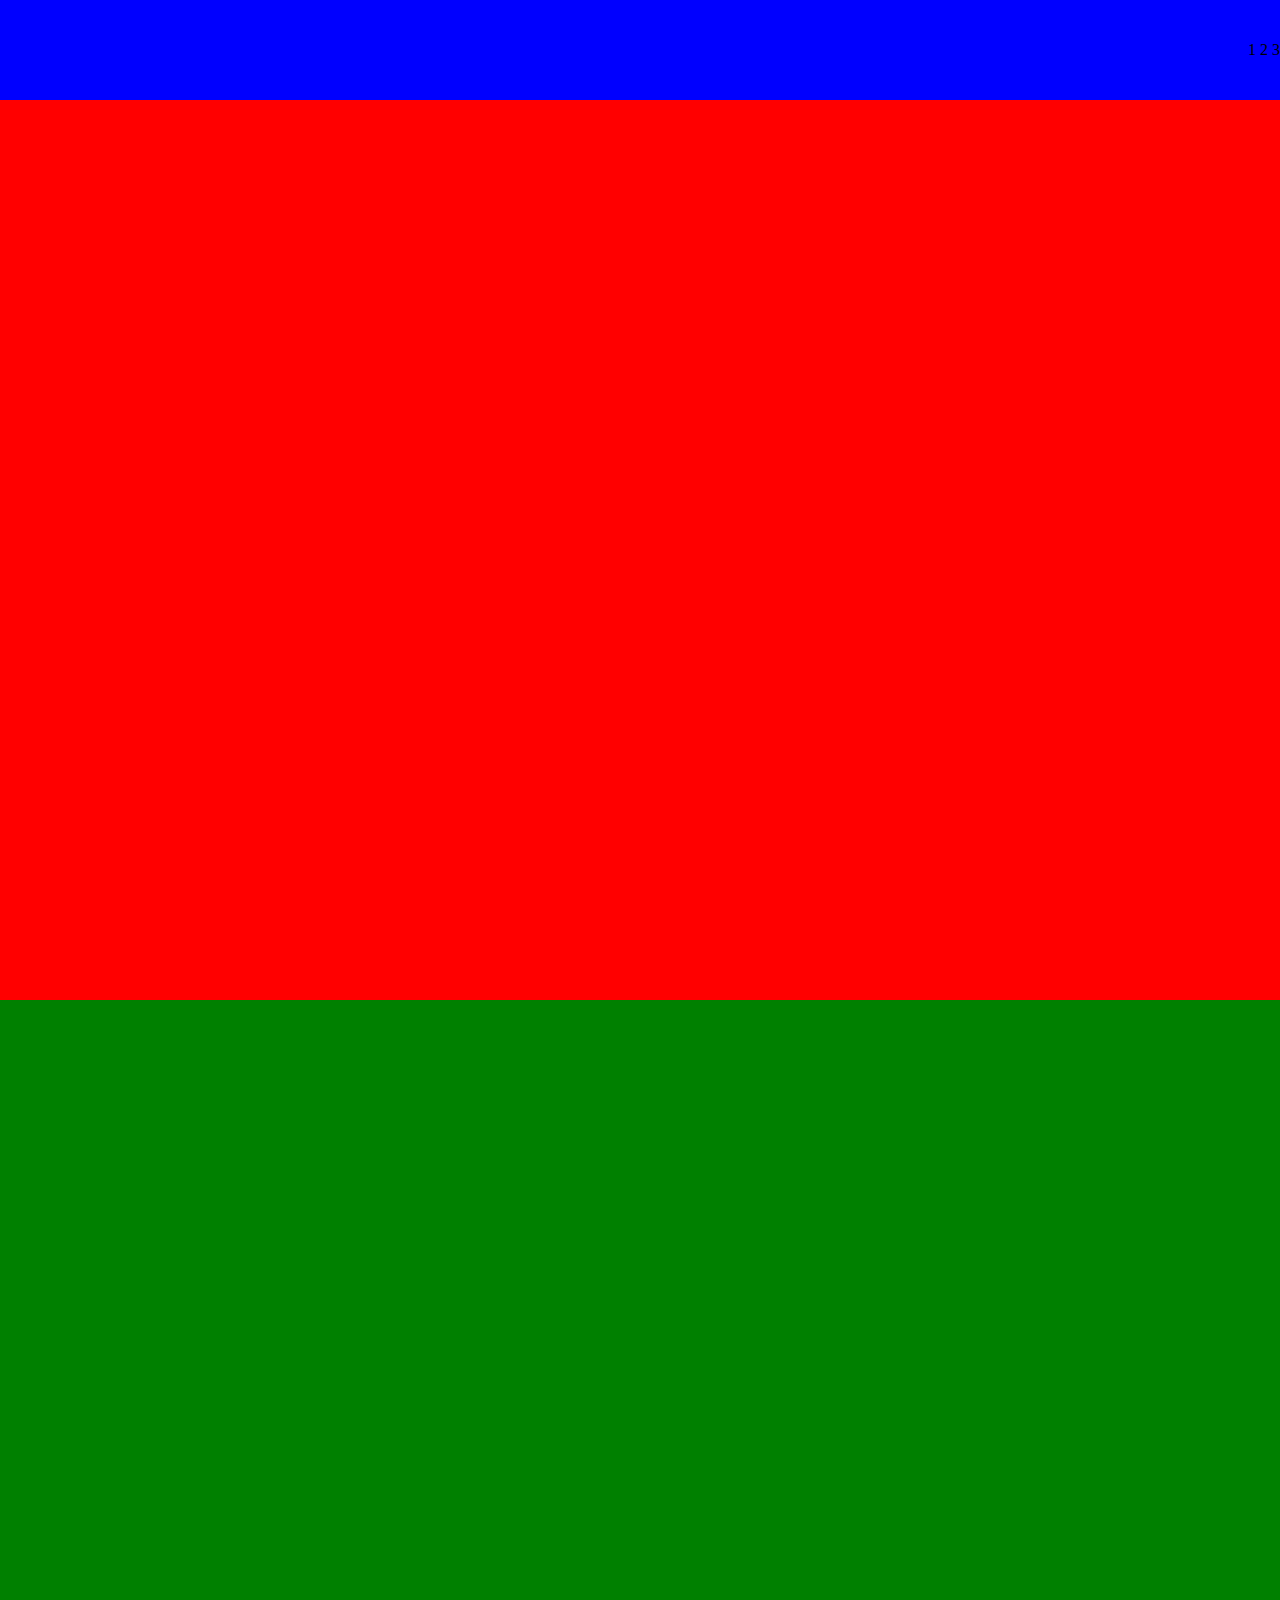
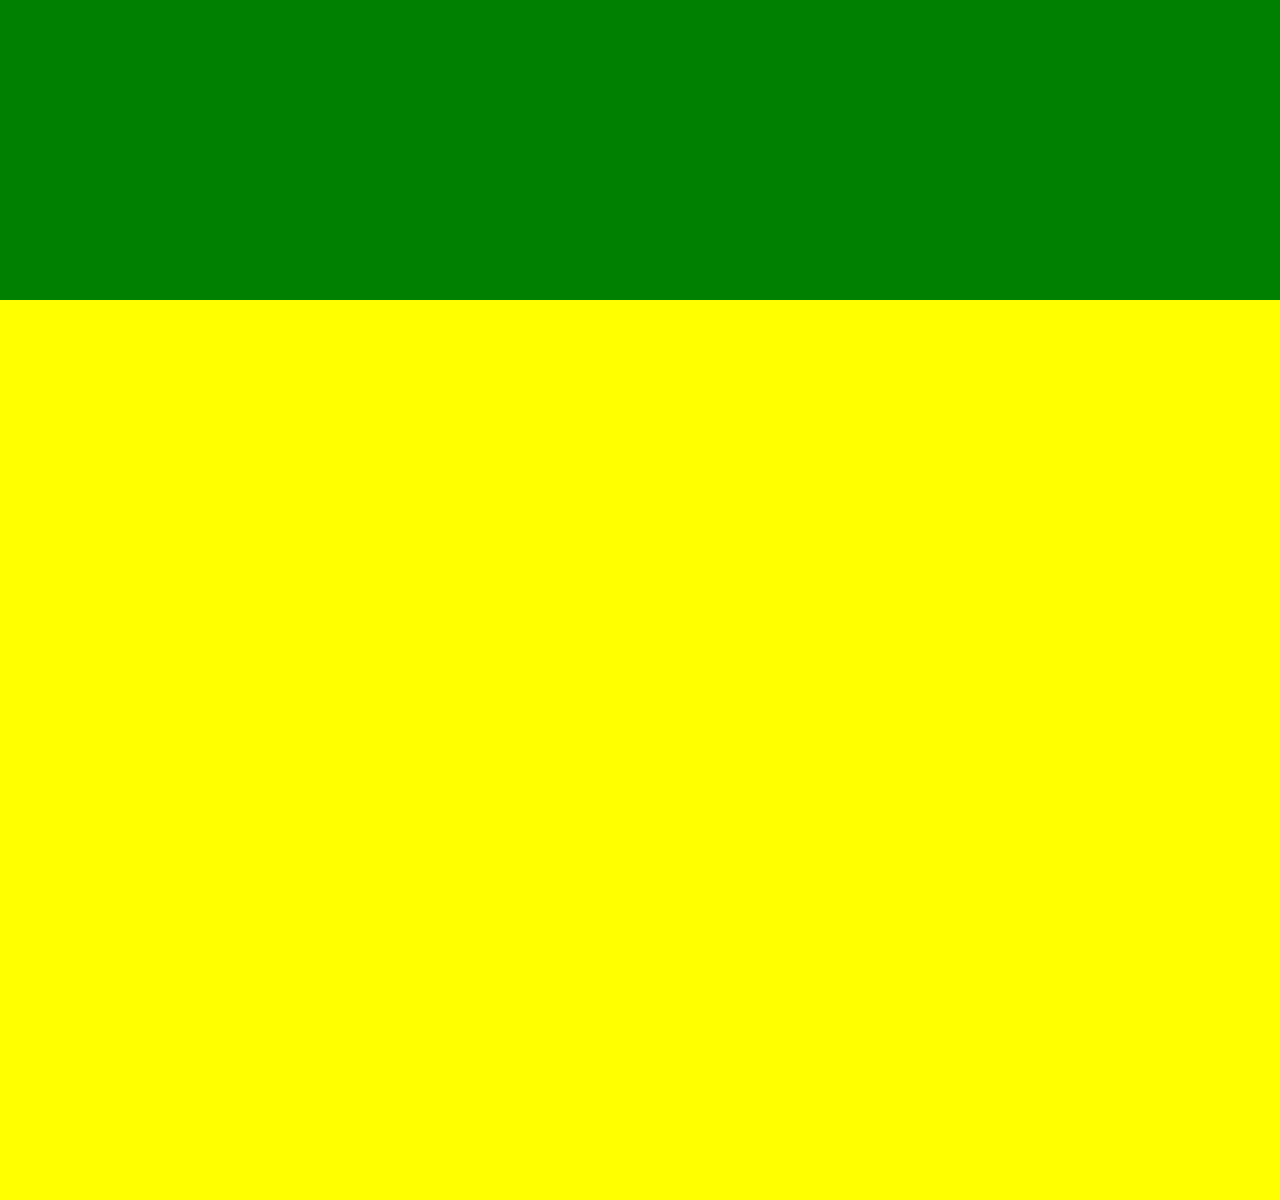
==== index.html @ 4c7a2ba1 "[FEAT]creazione struttura header e main" ====
<!DOCTYPE html>
<html lang="en">
<head>
    <meta charset="UTF-8">
    <meta http-equiv="X-UA-Compatible" content="IE=edge">
    <meta name="viewport" content="width=device-width, initial-scale=1.0">
    <title>Shoes</title>
    <link rel="stylesheet" href="./css/style.css">
</head>
    <body>
        <header>
            <div class="button">
                <ul>
                    <li>1</li>
                    <li>2</li>
                    <li>3</li>
                </ul>
            </div>
        </header>
        <main>
            <div class="box-1"></div>
            <div class="box-2"></div>
            <div class="box-3"></div>
        </main>
    </body>
</html>
---- css/style.css ----
*{
    border: 0;
    margin: 0;
    box-sizing: border-box;
}

li{
    display: inline-block;
}


header{
    height: 100px;
    background-color: blue;
    width: 100%;
    text-align: right;
    display: flex;
    align-items: center;
    justify-content: right;
}

/* CLASSI MAIN */

.box-1, .box-2, .box-3 {
    height: 100vh;
    width: 100%;
}

.box-1{
    background-color: red;
}
.box-2{
    background-color: green;
}
.box-3{
    background-color: yellow;
}
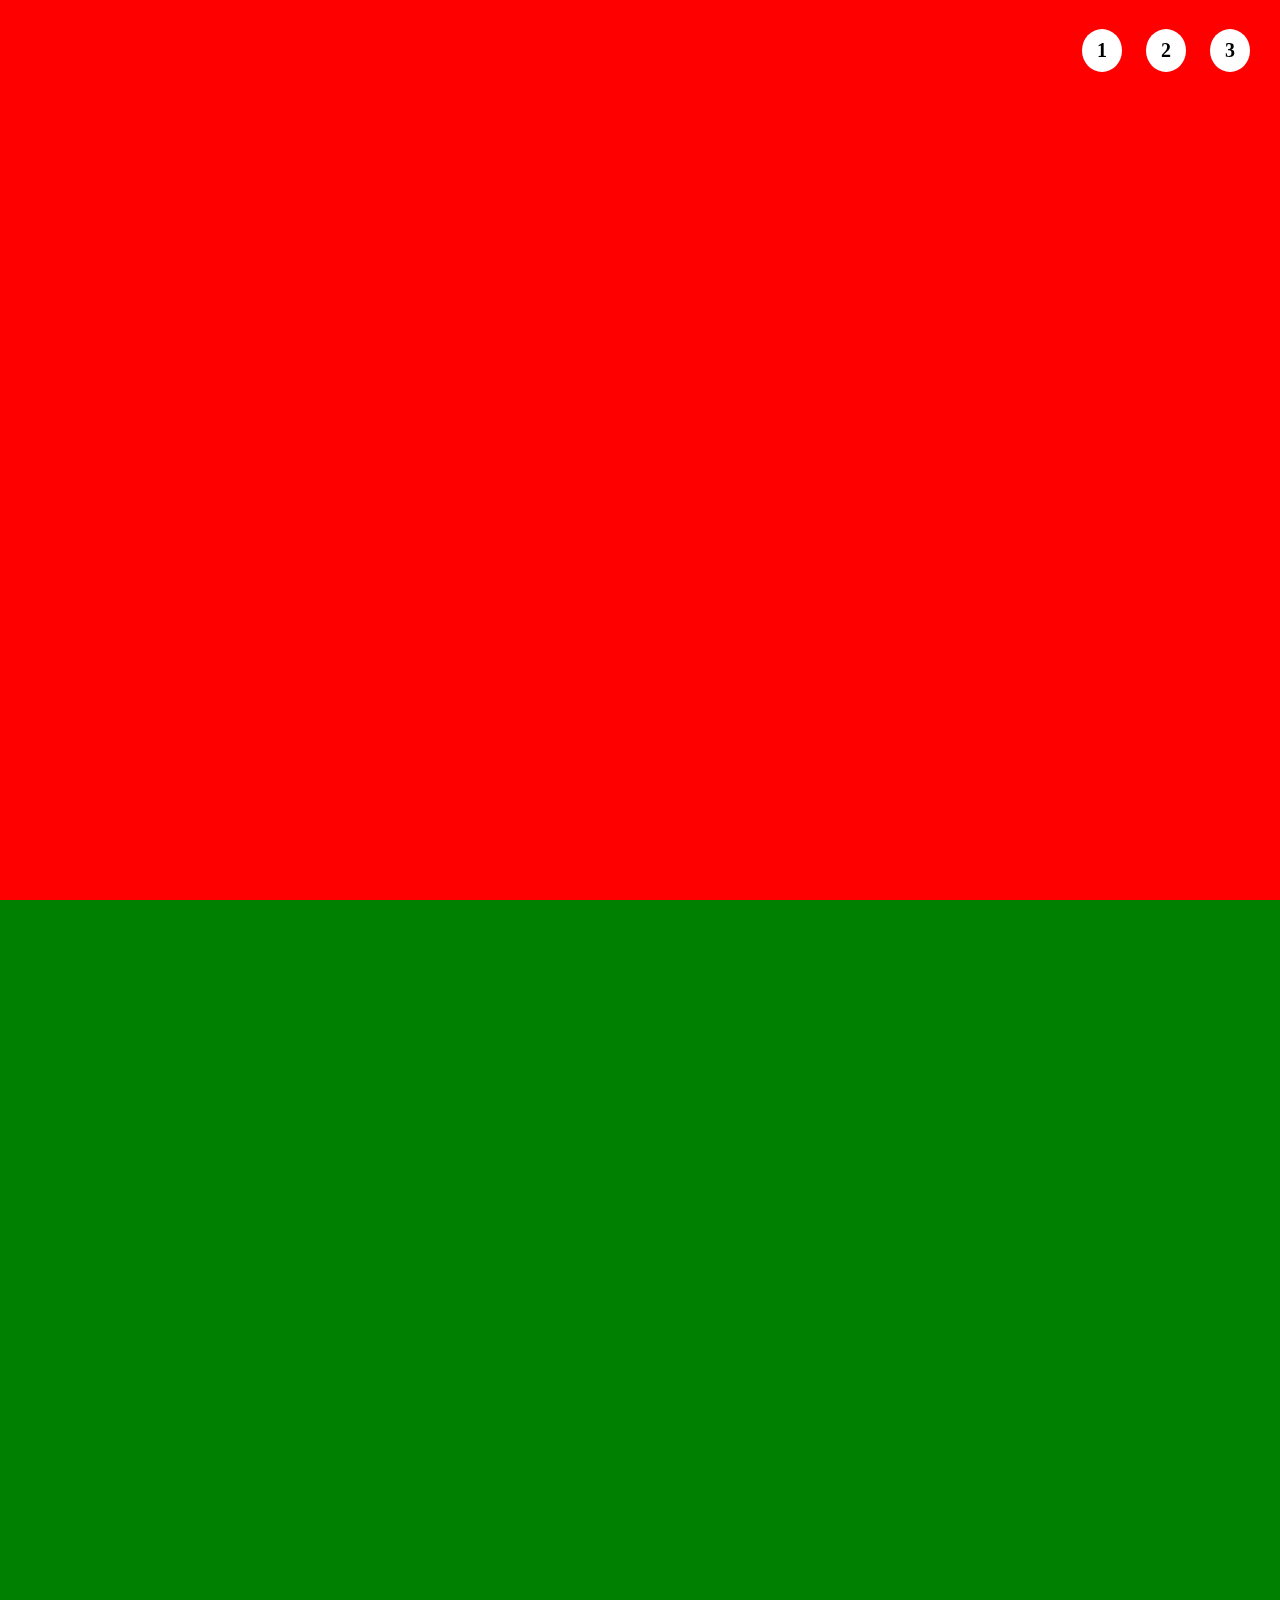
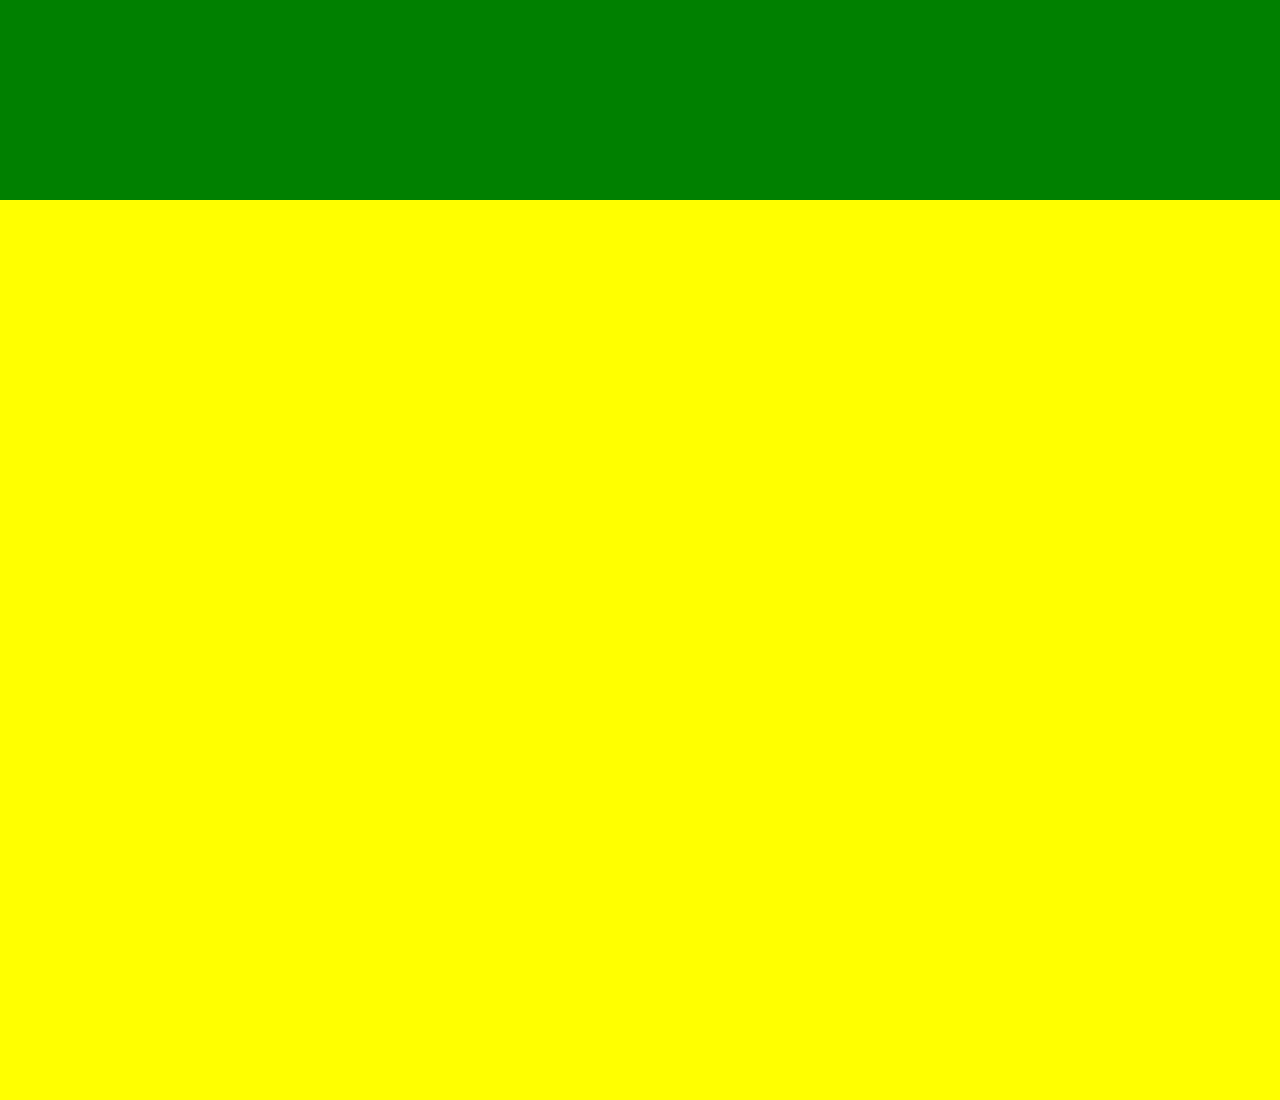
==== commit c4c4b1eb: "[FEAT]stilizzazione pulsanti header/fixed position" ====
--- a/index.html
+++ b/index.html
@@ -8,19 +8,40 @@
     <link rel="stylesheet" href="./css/style.css">
 </head>
     <body>
+        <!-- INIZIO HEADER -->
         <header>
             <div class="button">
                 <ul>
-                    <li>1</li>
-                    <li>2</li>
-                    <li>3</li>
+                    <li>
+                        <div class="link">
+                            <a href="">1</a>
+                        </div>
+                    </li>
+                    <li>
+                        <div class="link">
+                            <a href="">2</a>
+                        </div>
+                    </li>
+                    <li>
+                        <div class="link">
+                            <a href="">3</a>
+                        </div>
+                    </li>
                 </ul>
             </div>
         </header>
+        <!-- FINE HEADER -->
+        <!-- INIZIO MAIN -->
         <main>
+            <!-- PRIMA SEZIONE -->
             <div class="box-1"></div>
+            <!-- FINE PRIMA SEZIONE -->
+            <!-- SECONDA SEZIONE -->
             <div class="box-2"></div>
+            <!-- FINE SECONDA SEZIONE -->
+            <!-- TERZA SEZIONE -->
             <div class="box-3"></div>
+            <!-- FINE TERZA SEZIONE -->
         </main>
     </body>
 </html>--- a/css/style.css
+++ b/css/style.css
@@ -4,19 +4,39 @@
     box-sizing: border-box;
 }
 
+a{
+    text-decoration: none;
+    color: black;
+}
+ul{
+    margin-right: 20px;
+}
+.link{
+    padding: 10px 15px;
+    background-color: white;
+    border-radius: 50%;
+    font-size: 20px;
+    font-weight: 700;
+    margin: 0 10px;
+}
+
 li{
     display: inline-block;
+
 }
 
 
 header{
     height: 100px;
-    background-color: blue;
+  
     width: 100%;
     text-align: right;
     display: flex;
     align-items: center;
     justify-content: right;
+    position: fixed;
+    left: 0;
+    top: 0;
 }
 
 /* CLASSI MAIN */
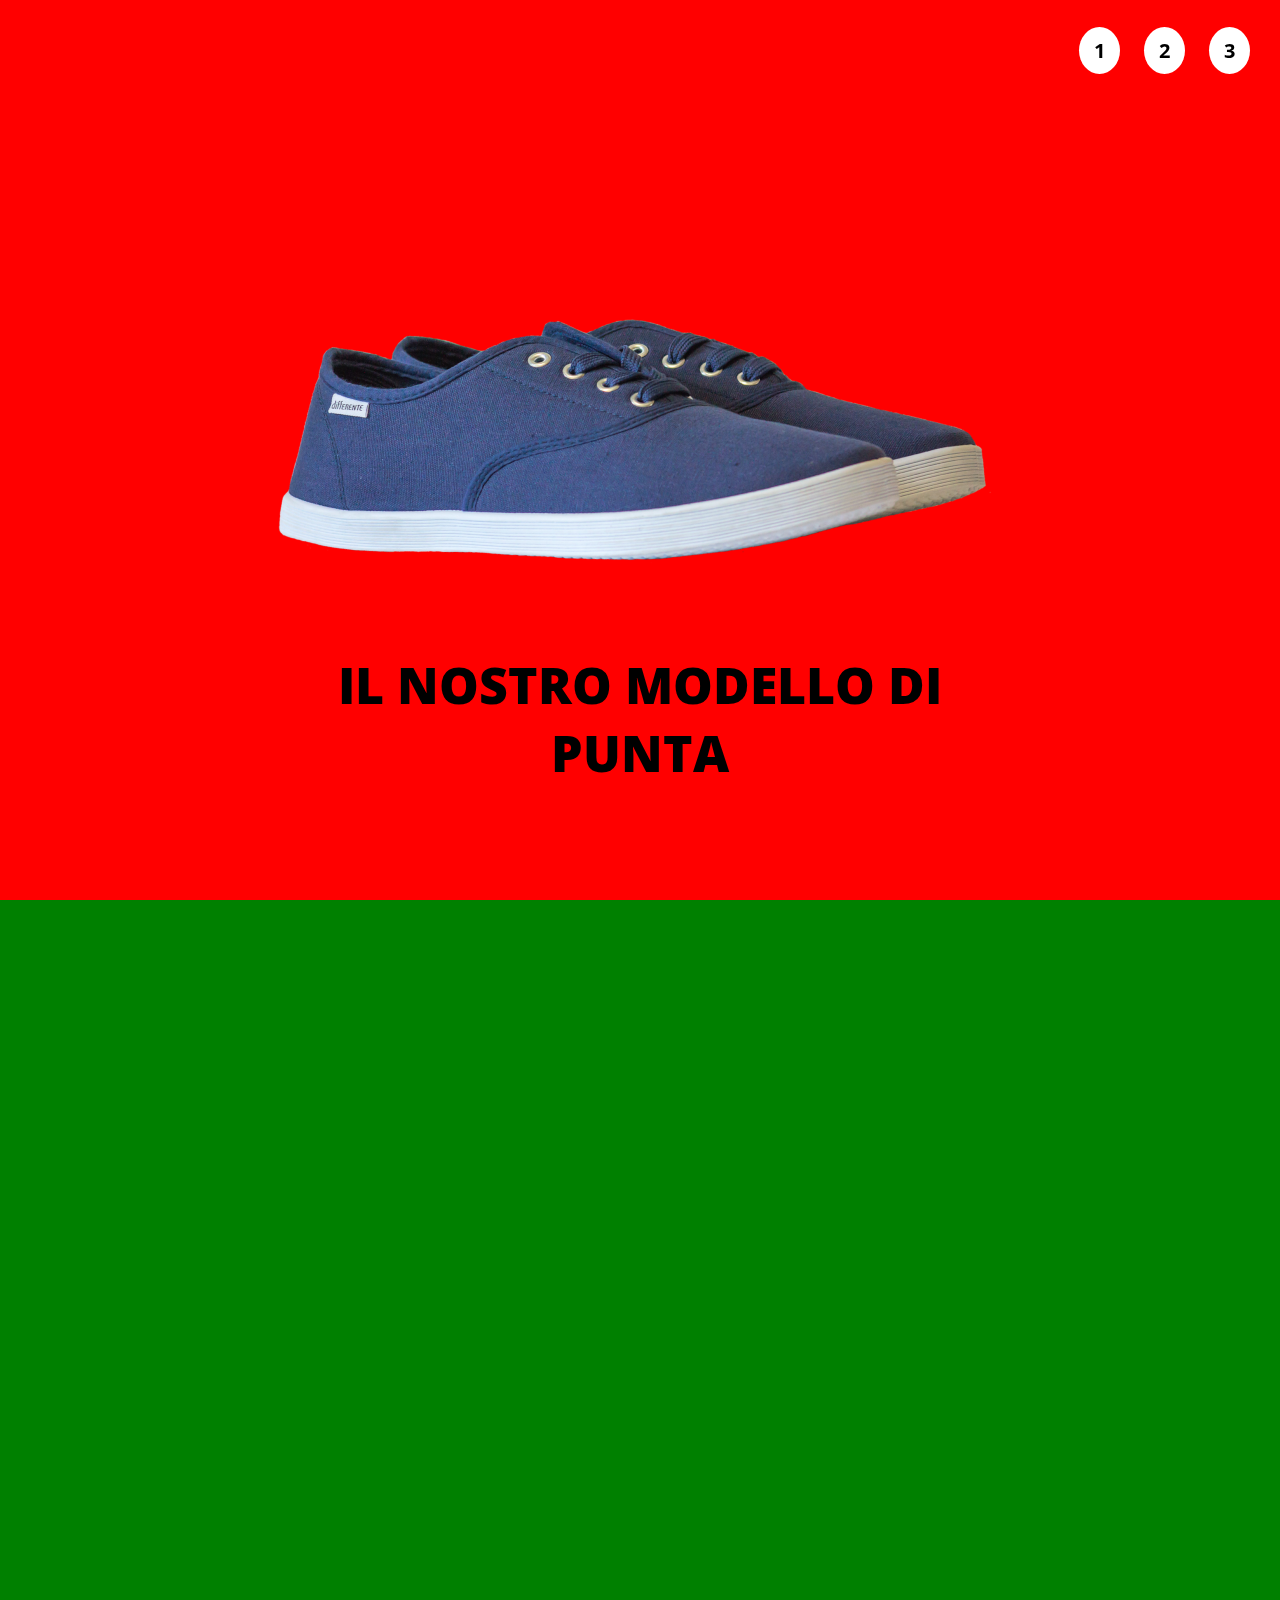
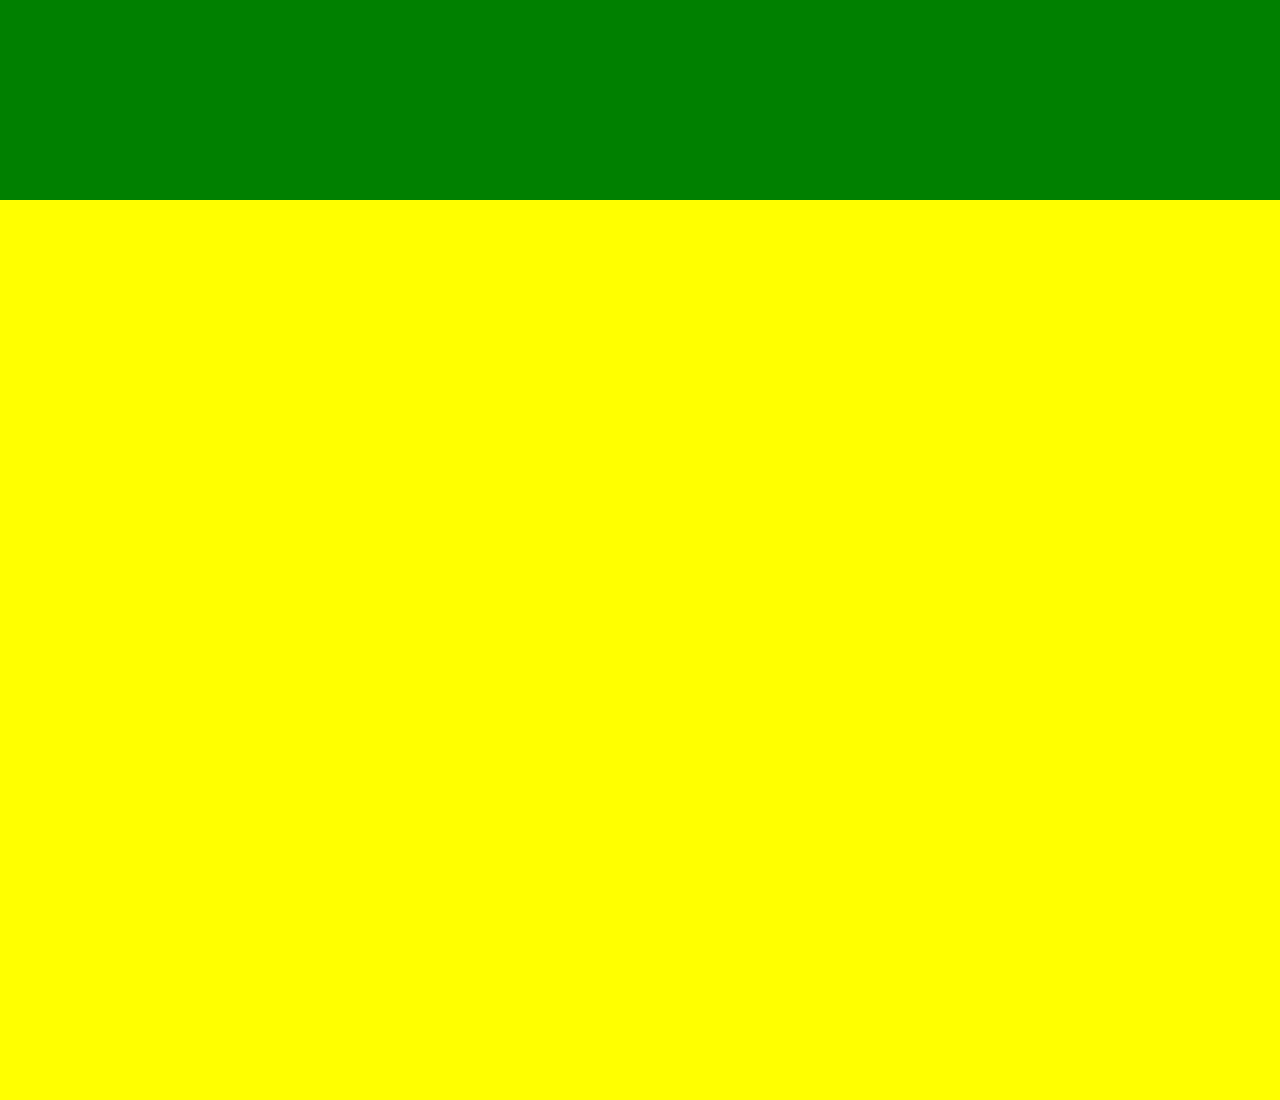
==== commit 67233b69: "[FEAT]centratura contenuto prima blocco" ====
--- a/index.html
+++ b/index.html
@@ -5,6 +5,9 @@
     <meta http-equiv="X-UA-Compatible" content="IE=edge">
     <meta name="viewport" content="width=device-width, initial-scale=1.0">
     <title>Shoes</title>
+    <link rel="preconnect" href="https://fonts.googleapis.com">
+<link rel="preconnect" href="https://fonts.gstatic.com" crossorigin>
+<link href="https://fonts.googleapis.com/css2?family=Open+Sans:wght@800&display=swap" rel="stylesheet">
     <link rel="stylesheet" href="./css/style.css">
 </head>
     <body>
@@ -34,7 +37,12 @@
         <!-- INIZIO MAIN -->
         <main>
             <!-- PRIMA SEZIONE -->
-            <div class="box-1"></div>
+            <div class="box-1">
+                <div class="content"> 
+                    <img src="./img/01.png" alt="scarpa">
+                    <h2> IL NOSTRO MODELLO DI PUNTA</H2>
+                </div>
+            </div>
             <!-- FINE PRIMA SEZIONE -->
             <!-- SECONDA SEZIONE -->
             <div class="box-2"></div>
--- a/css/style.css
+++ b/css/style.css
@@ -2,6 +2,10 @@
     border: 0;
     margin: 0;
     box-sizing: border-box;
+}
+
+body{
+    font-family: 'Open Sans', sans-serif;
 }
 
 a{
@@ -28,7 +32,6 @@
 
 header{
     height: 100px;
-  
     width: 100%;
     text-align: right;
     display: flex;
@@ -37,17 +40,19 @@
     position: fixed;
     left: 0;
     top: 0;
+    z-index: 100;
 }
 
 /* CLASSI MAIN */
 
-.box-1, .box-2, .box-3 {
+ .box-1, .box-2, .box-3 {
     height: 100vh;
     width: 100%;
-}
+} 
 
 .box-1{
     background-color: red;
+    position: relative;
 }
 .box-2{
     background-color: green;
@@ -56,3 +61,16 @@
     background-color: yellow;
 }
 
+.content{
+    position: absolute;
+    top: 50%;
+    left: 50%;
+    transform: translate(-50%, -50%);
+} 
+
+h2{
+    text-align: center;
+    font-size: 50px;
+    font-weight: 800;
+    margin: 0 30px;
+}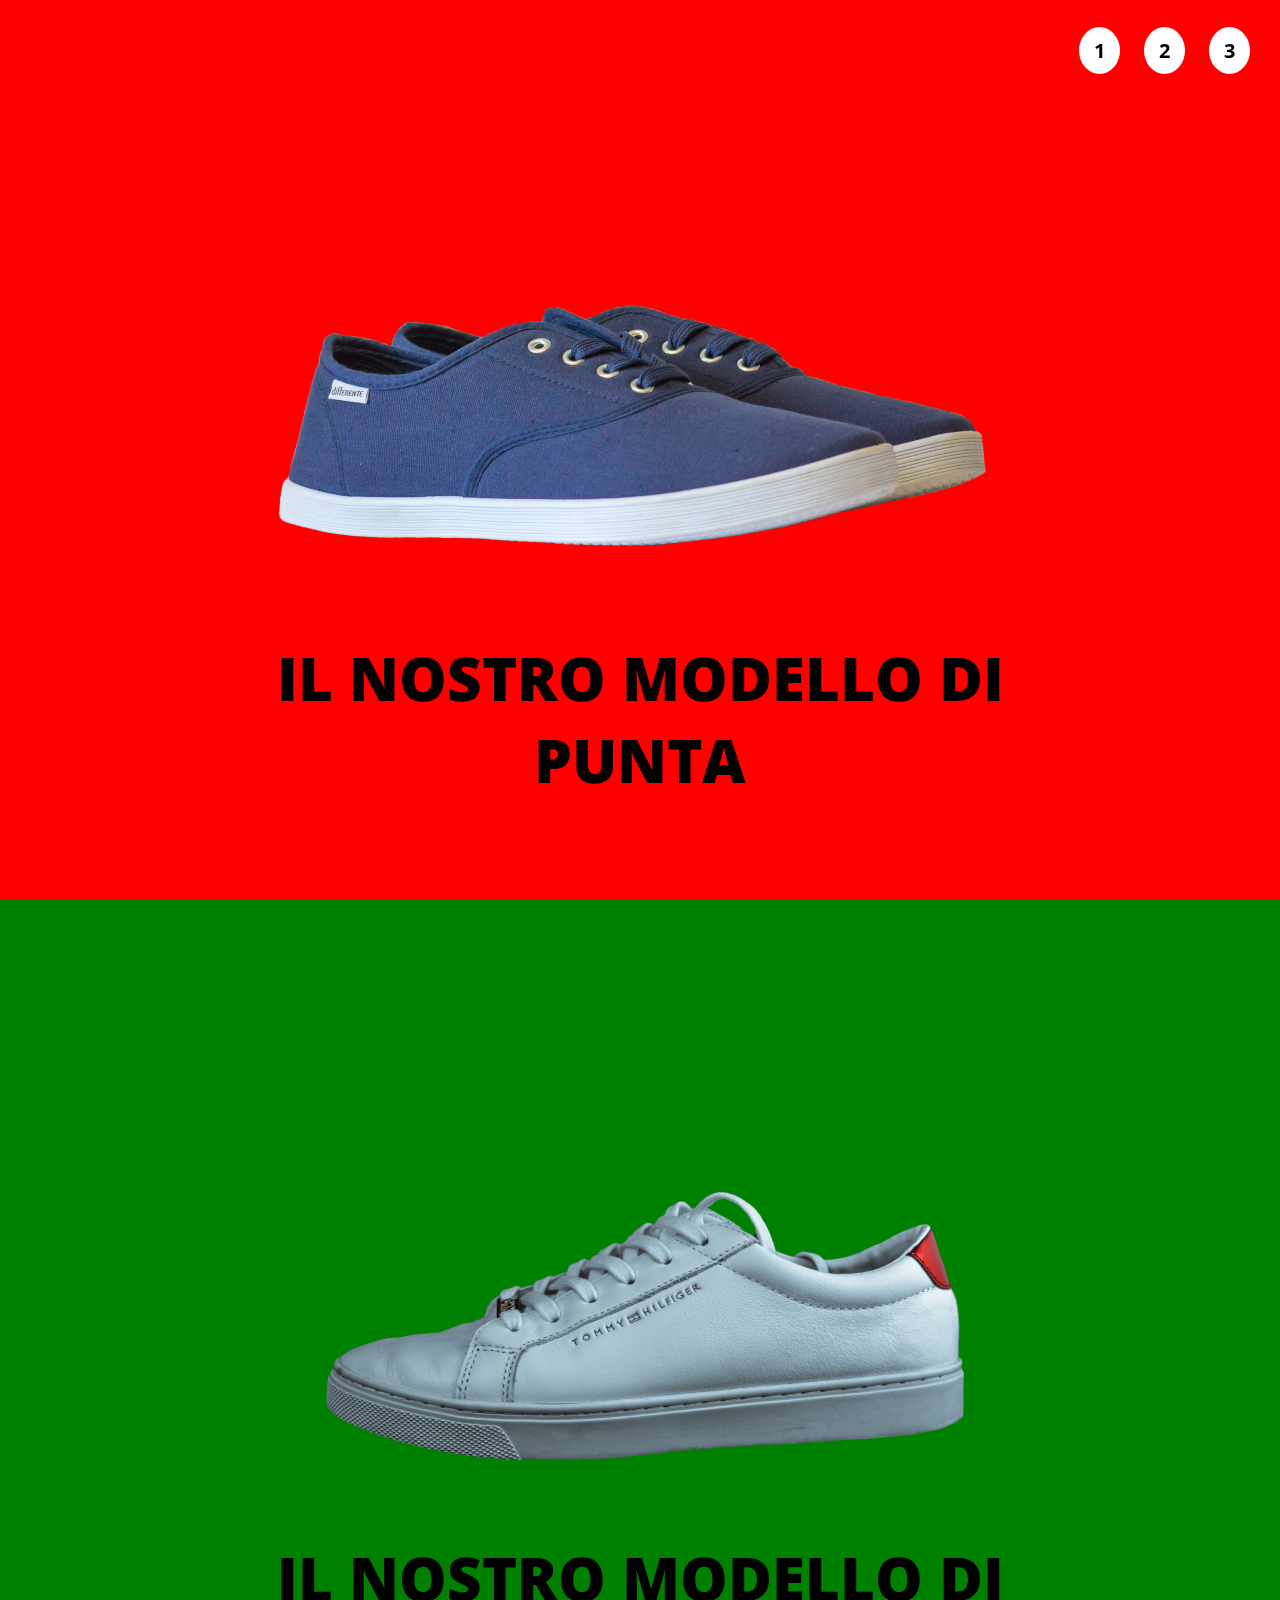
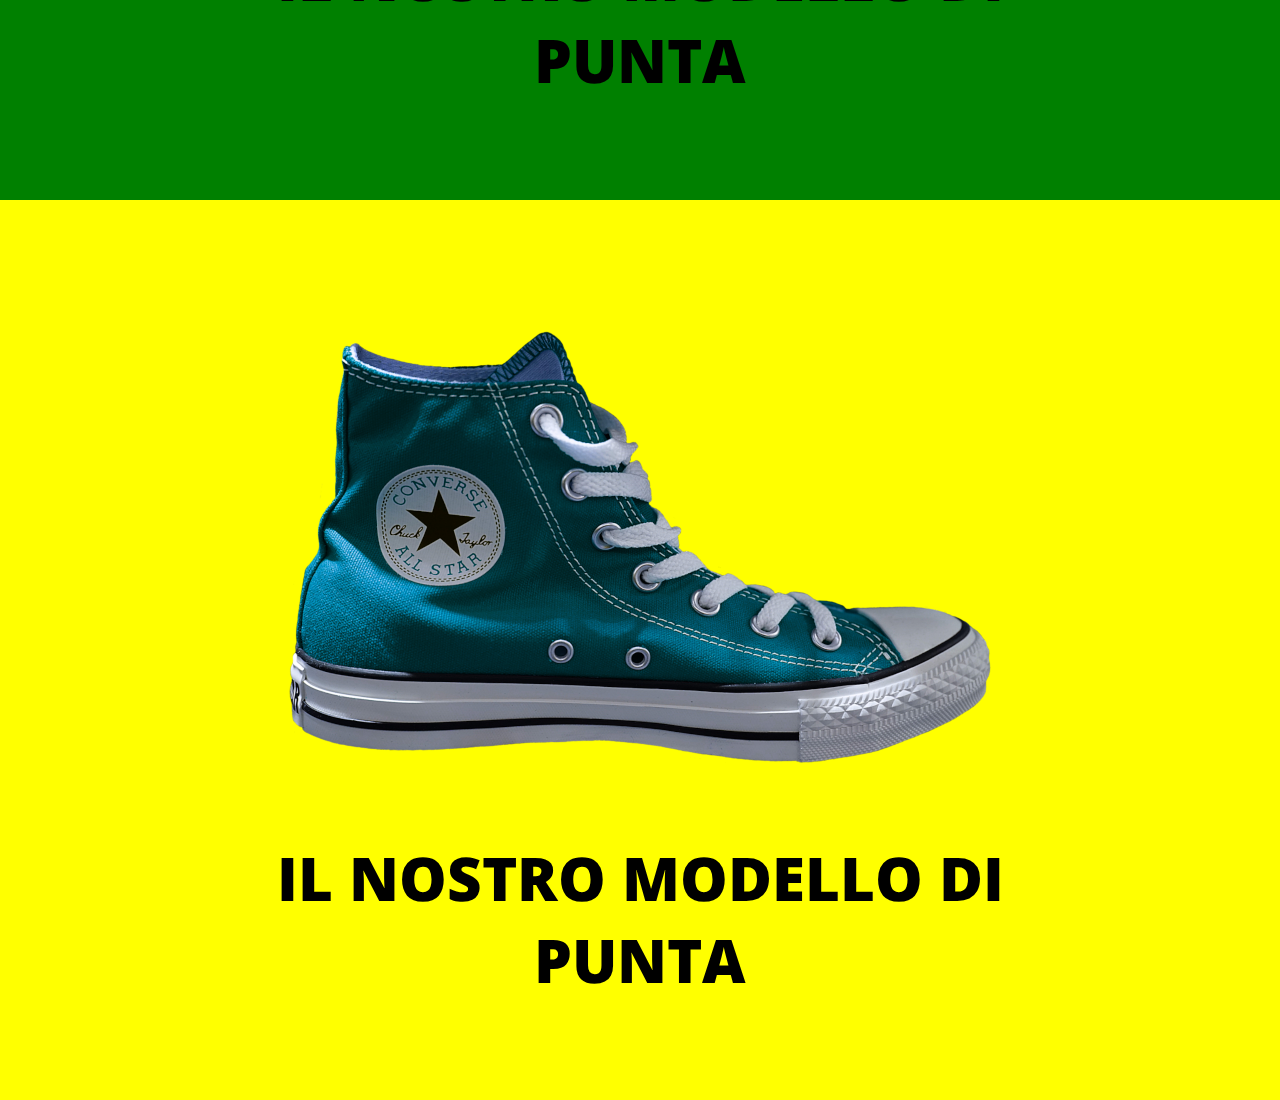
==== commit 1e6b6144: "[FEAT]centratura contenuto sezione 2 e 3" ====
--- a/index.html
+++ b/index.html
@@ -6,8 +6,9 @@
     <meta name="viewport" content="width=device-width, initial-scale=1.0">
     <title>Shoes</title>
     <link rel="preconnect" href="https://fonts.googleapis.com">
-<link rel="preconnect" href="https://fonts.gstatic.com" crossorigin>
-<link href="https://fonts.googleapis.com/css2?family=Open+Sans:wght@800&display=swap" rel="stylesheet">
+    <link rel="preconnect" href="https://fonts.gstatic.com" crossorigin>
+    <link href="https://fonts.googleapis.com/css2?family=Open+Sans:wght@800&display=swap" rel="stylesheet">
+    <link rel="stylesheet" href="https://cdnjs.cloudflare.com/ajax/libs/font-awesome/6.4.0/css/all.min.css" integrity="sha512-iecdLmaskl7CVkqkXNQ/ZH/XLlvWZOJyj7Yy7tcenmpD1ypASozpmT/E0iPtmFIB46ZmdtAc9eNBvH0H/ZpiBw==" crossorigin="anonymous" referrerpolicy="no-referrer" />
     <link rel="stylesheet" href="./css/style.css">
 </head>
     <body>
@@ -45,10 +46,20 @@
             </div>
             <!-- FINE PRIMA SEZIONE -->
             <!-- SECONDA SEZIONE -->
-            <div class="box-2"></div>
+            <div class="box-2">
+                <div class="content"> 
+                    <img src="./img/02.png" alt="scarpa">
+                    <h2> IL NOSTRO MODELLO DI PUNTA</H2>
+                </div>
+            </div>
             <!-- FINE SECONDA SEZIONE -->
             <!-- TERZA SEZIONE -->
-            <div class="box-3"></div>
+            <div class="box-3">
+                <div class="content"> 
+                    <img src="./img/03.png" alt="scarpa">
+                    <h2> IL NOSTRO MODELLO DI PUNTA</H2>
+                </div>
+            </div>
             <!-- FINE TERZA SEZIONE -->
         </main>
     </body>
--- a/css/style.css
+++ b/css/style.css
@@ -48,11 +48,13 @@
  .box-1, .box-2, .box-3 {
     height: 100vh;
     width: 100%;
+    position: relative;
+    
 } 
 
 .box-1{
     background-color: red;
-    position: relative;
+    
 }
 .box-2{
     background-color: green;
@@ -70,7 +72,7 @@
 
 h2{
     text-align: center;
-    font-size: 50px;
+    font-size: 60px;
     font-weight: 800;
-    margin: 0 30px;
+    padding: 0 30px;
 }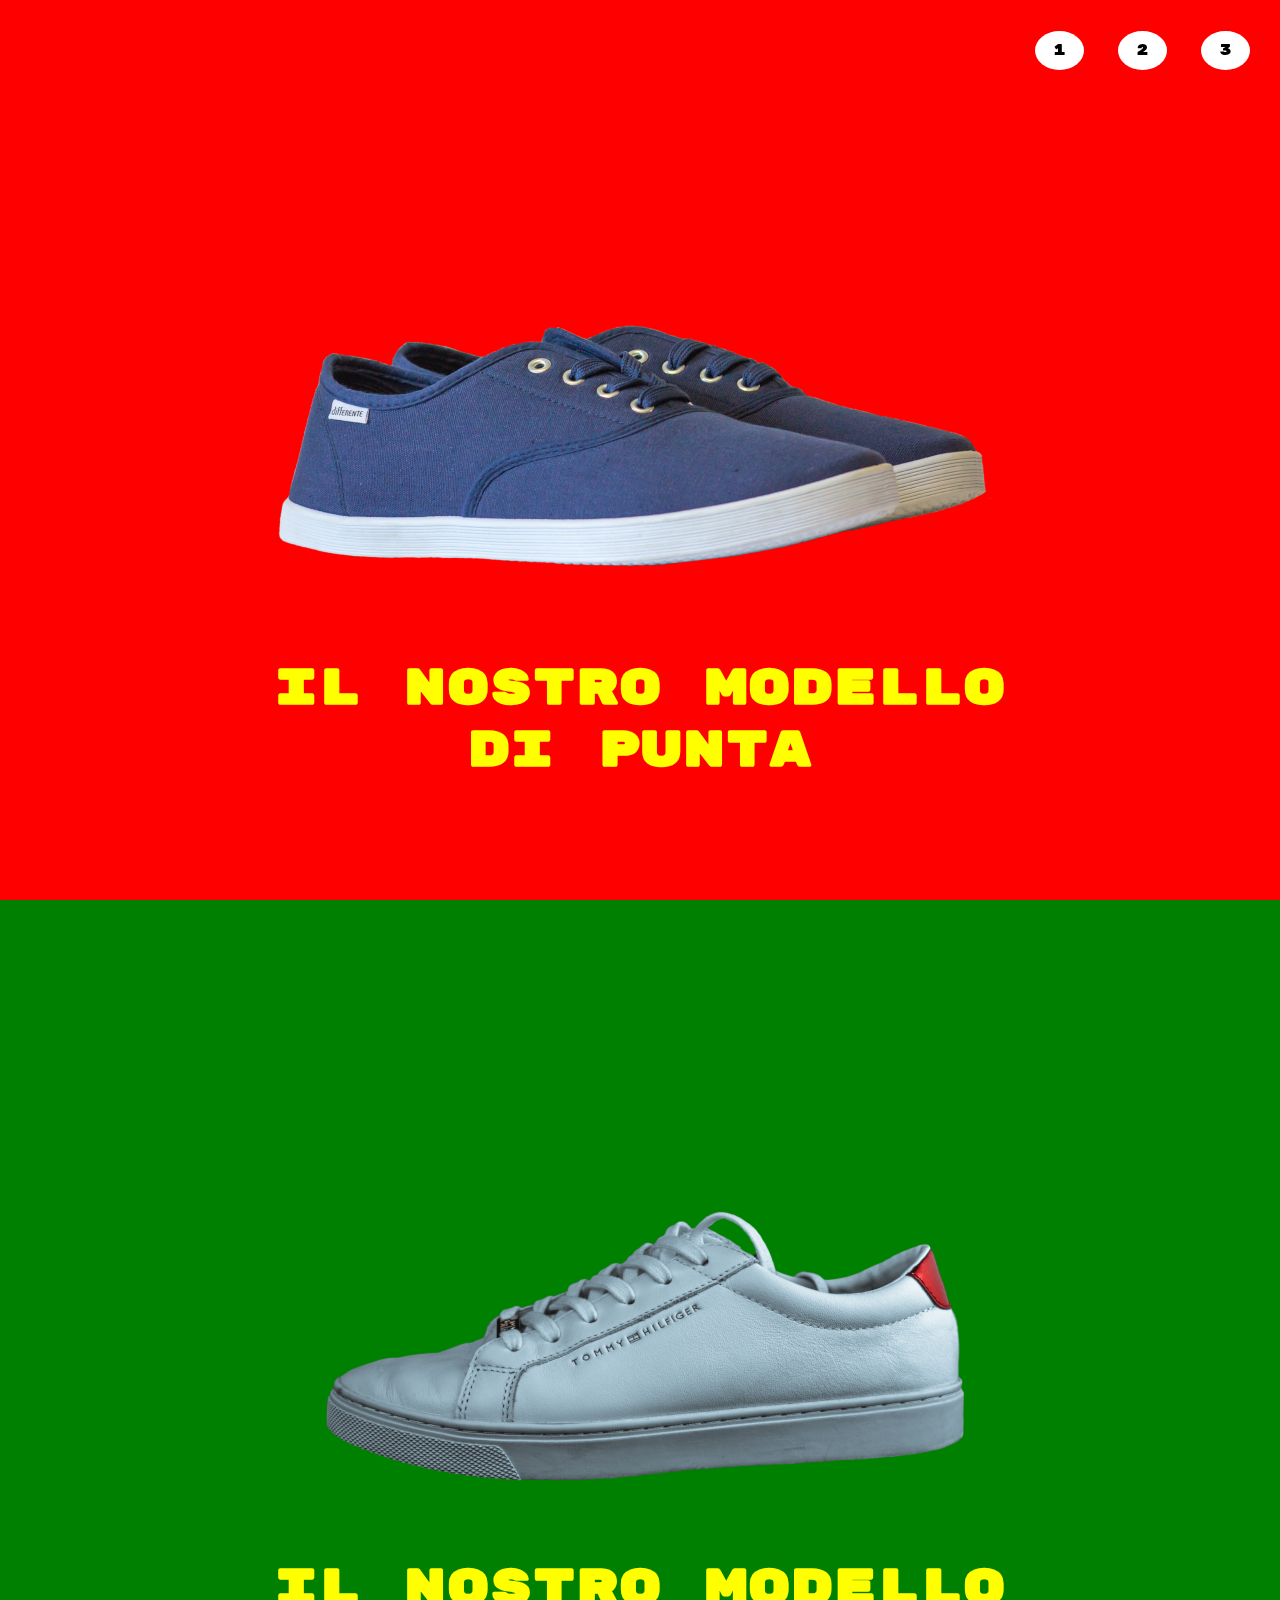
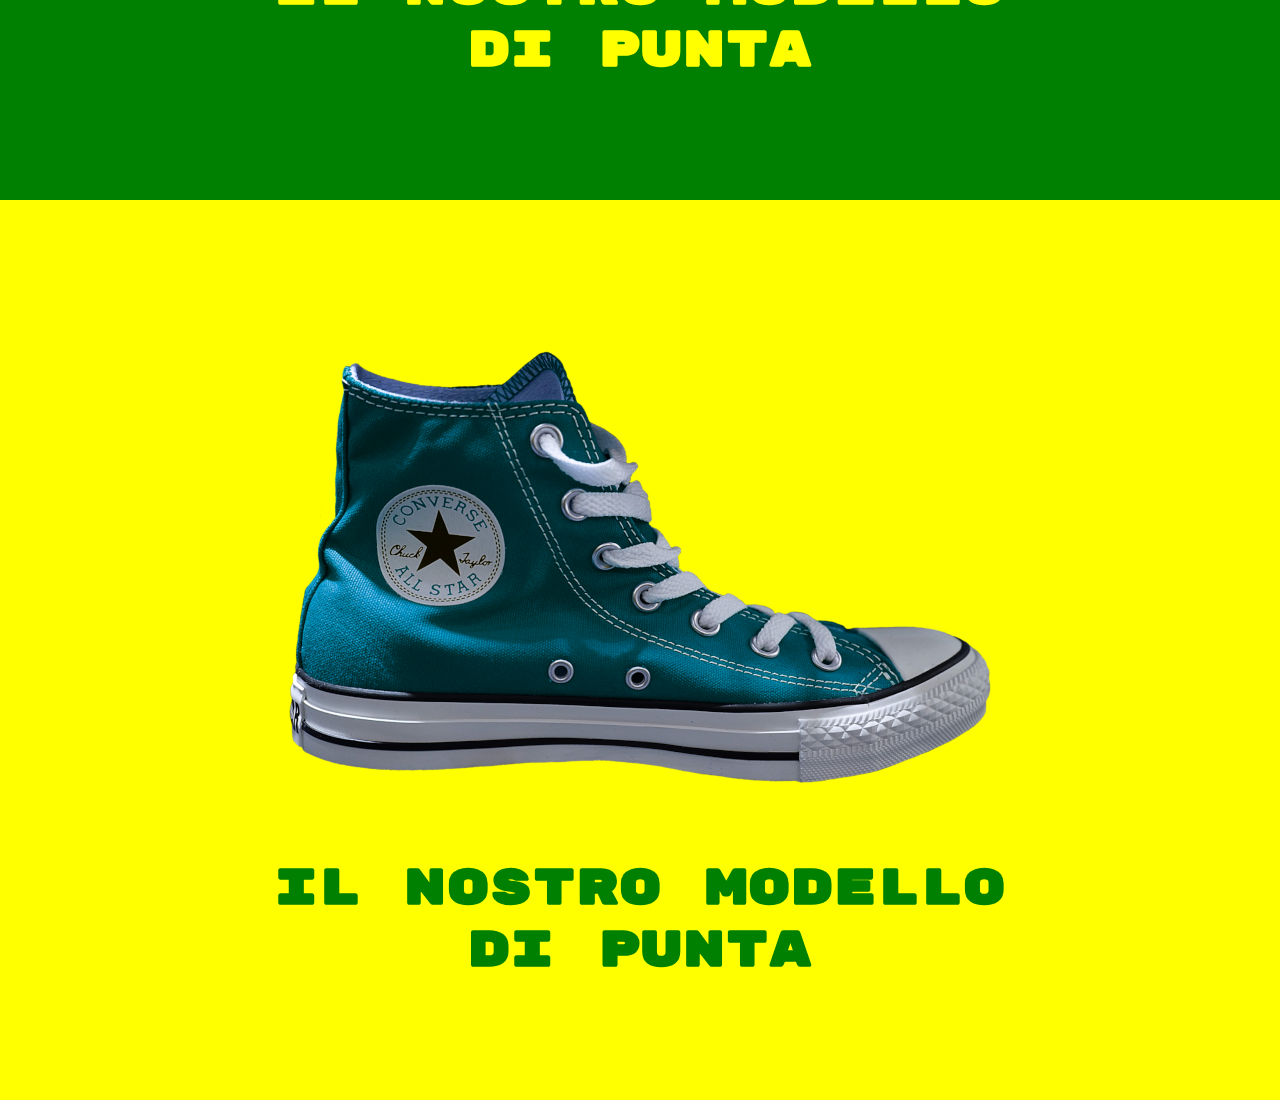
==== commit 58b2a05b: "[STYLE] cambiato font/colore h2 sezione main" ====
--- a/index.html
+++ b/index.html
@@ -7,8 +7,7 @@
     <title>Shoes</title>
     <link rel="preconnect" href="https://fonts.googleapis.com">
     <link rel="preconnect" href="https://fonts.gstatic.com" crossorigin>
-    <link href="https://fonts.googleapis.com/css2?family=Open+Sans:wght@800&display=swap" rel="stylesheet">
-    <link rel="stylesheet" href="https://cdnjs.cloudflare.com/ajax/libs/font-awesome/6.4.0/css/all.min.css" integrity="sha512-iecdLmaskl7CVkqkXNQ/ZH/XLlvWZOJyj7Yy7tcenmpD1ypASozpmT/E0iPtmFIB46ZmdtAc9eNBvH0H/ZpiBw==" crossorigin="anonymous" referrerpolicy="no-referrer" />
+    <link href="https://fonts.googleapis.com/css2?family=Rubik+Mono+One&display=swap" rel="stylesheet">    <link rel="stylesheet" href="https://cdnjs.cloudflare.com/ajax/libs/font-awesome/6.4.0/css/all.css" integrity="sha512-Z0kTB03S7BU+JFU0nw9mjSBcRnZm2Bvm0tzOX9/OuOuz01XQfOpa0w/N9u6Jf2f1OAdegdIPWZ9nIZZ+keEvBw==" crossorigin="anonymous" referrerpolicy="no-referrer" />
     <link rel="stylesheet" href="./css/style.css">
 </head>
     <body>
@@ -41,7 +40,7 @@
             <div class="box-1">
                 <div class="content"> 
                     <img src="./img/01.png" alt="scarpa">
-                    <h2> IL NOSTRO MODELLO DI PUNTA</H2>
+                    <h2 id="model-1"> IL NOSTRO MODELLO <br> DI PUNTA  </H2>
                 </div>
             </div>
             <!-- FINE PRIMA SEZIONE -->
@@ -49,7 +48,7 @@
             <div class="box-2">
                 <div class="content"> 
                     <img src="./img/02.png" alt="scarpa">
-                    <h2> IL NOSTRO MODELLO DI PUNTA</H2>
+                    <h2 id="model-2"> IL NOSTRO MODELLO <br> DI PUNTA </H2>
                 </div>
             </div>
             <!-- FINE SECONDA SEZIONE -->
@@ -57,7 +56,7 @@
             <div class="box-3">
                 <div class="content"> 
                     <img src="./img/03.png" alt="scarpa">
-                    <h2> IL NOSTRO MODELLO DI PUNTA</H2>
+                    <h2 id="model-3"> IL NOSTRO MODELLO <br> DI PUNTA</H2>
                 </div>
             </div>
             <!-- FINE TERZA SEZIONE -->
--- a/css/style.css
+++ b/css/style.css
@@ -5,31 +5,11 @@
 }
 
 body{
-    font-family: 'Open Sans', sans-serif;
+    font-family: 'Rubik Mono One', sans-serif;
+    
 }
 
-a{
-    text-decoration: none;
-    color: black;
-}
-ul{
-    margin-right: 20px;
-}
-.link{
-    padding: 10px 15px;
-    background-color: white;
-    border-radius: 50%;
-    font-size: 20px;
-    font-weight: 700;
-    margin: 0 10px;
-}
-
-li{
-    display: inline-block;
-
-}
-
-
+/* CLASSI HEADER */
 header{
     height: 100px;
     width: 100%;
@@ -43,7 +23,33 @@
     z-index: 100;
 }
 
+a{
+    text-decoration: none;
+    color: black;
+}
+ul{
+    margin-right: 20px;
+}
+.link{
+    padding: 10px 18px;
+    background-color: white; 
+    border-radius: 50%;
+    font-size: 15px;
+    margin: 0 10px;
+}
+
+li{
+    display: inline-block;
+
+}
+
+
+/* FINE CLASSI HEADER */
+
 /* CLASSI MAIN */
+main{
+    overflow: auto;
+}
 
  .box-1, .box-2, .box-3 {
     height: 100vh;
@@ -53,8 +59,7 @@
 } 
 
 .box-1{
-    background-color: red;
-    
+    background-color: red;   
 }
 .box-2{
     background-color: green;
@@ -72,7 +77,13 @@
 
 h2{
     text-align: center;
-    font-size: 60px;
-    font-weight: 800;
-    padding: 0 30px;
+    font-size: 50px;  
+}
+
+#model-1, #model-2{
+    color: yellow;
+}
+
+#model-3{
+    color: green;
 }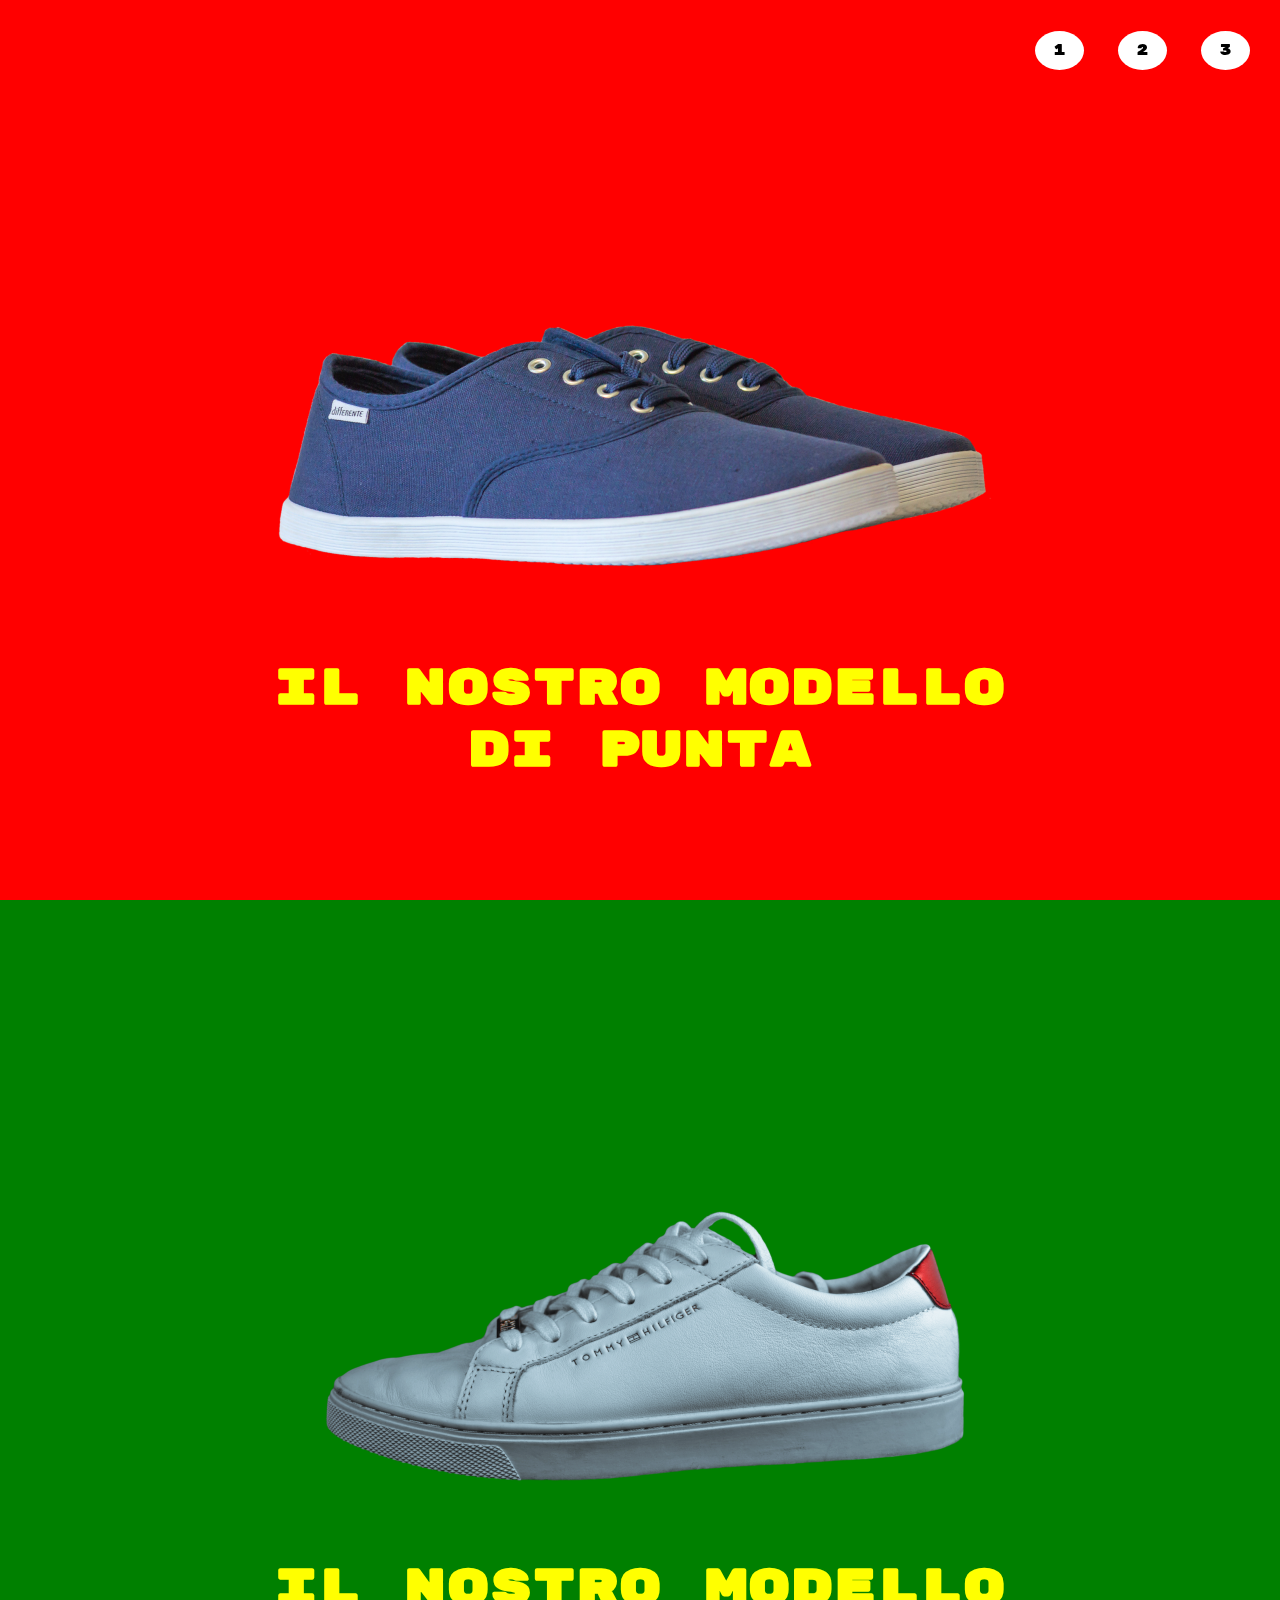
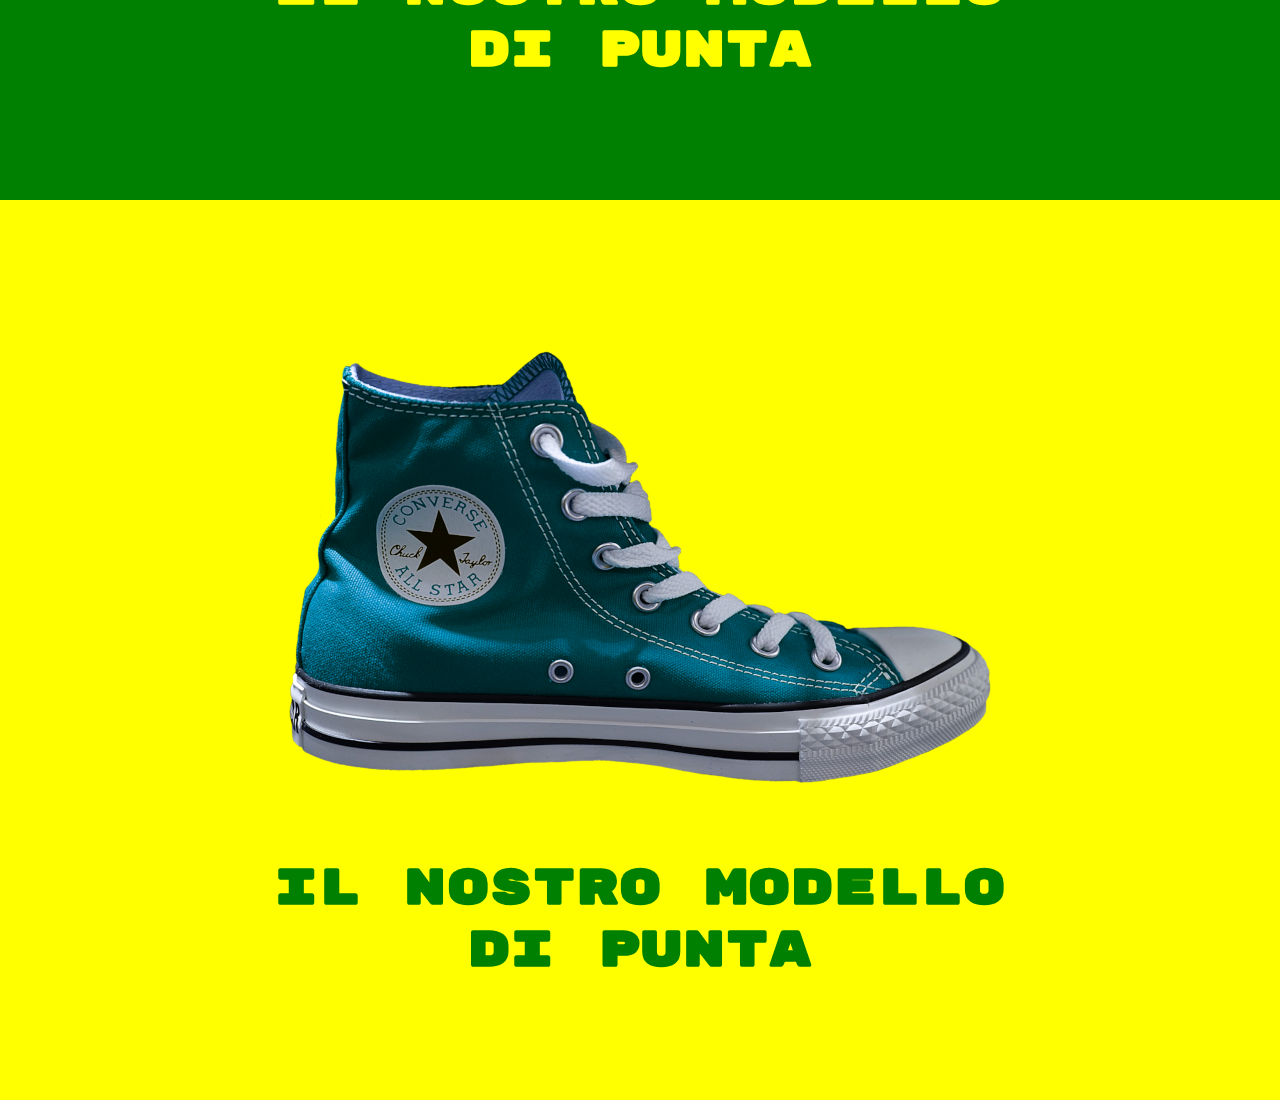
==== commit 5d56f390: "fine esercizio" ====
--- a/index.html
+++ b/index.html
@@ -42,6 +42,7 @@
                     <img src="./img/01.png" alt="scarpa">
                     <h2 id="model-1"> IL NOSTRO MODELLO <br> DI PUNTA  </H2>
                 </div>
+            
             </div>
             <!-- FINE PRIMA SEZIONE -->
             <!-- SECONDA SEZIONE -->
